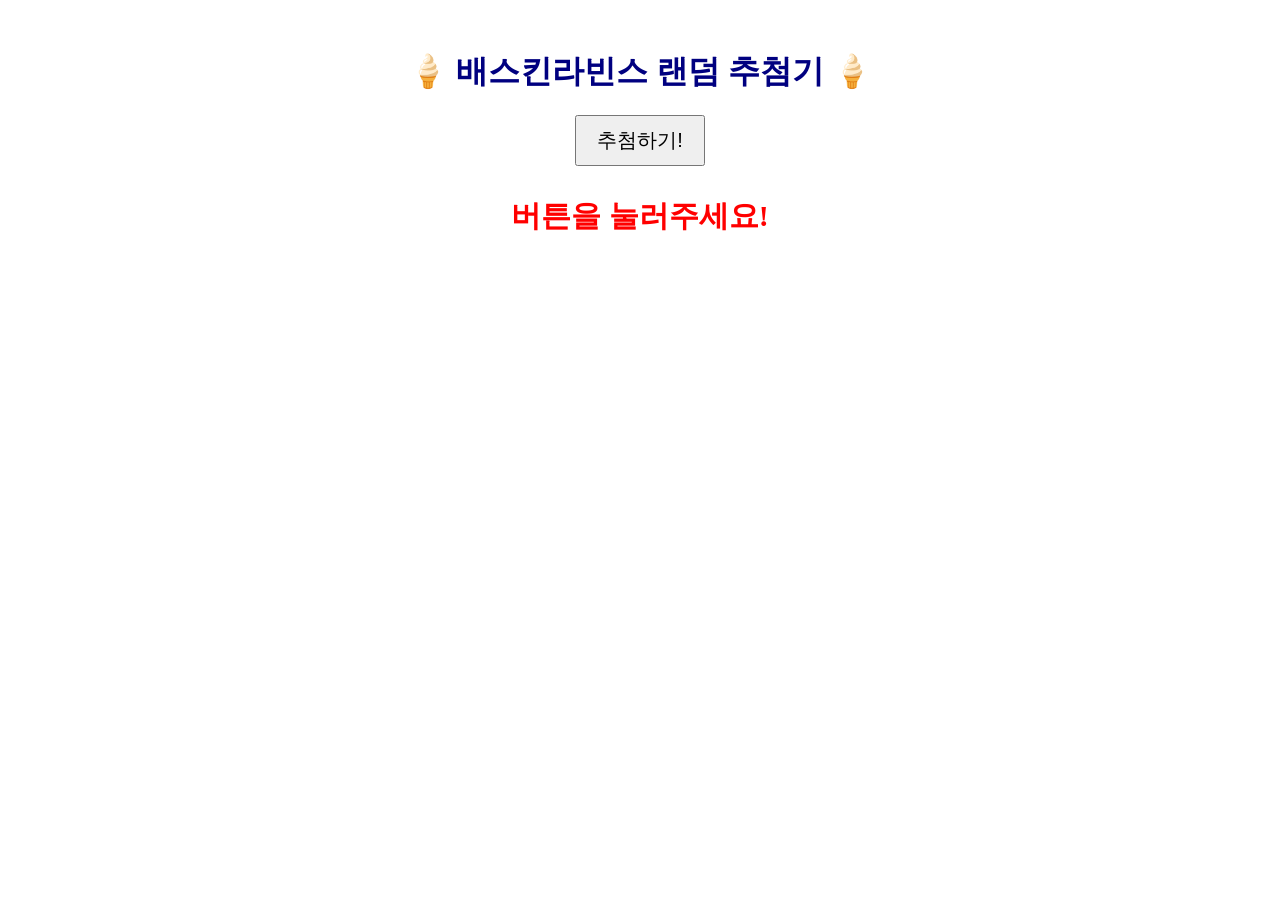
==== index.html @ 516f5f1d "js_study" ====
<!DOCTYPE html>
<html lang="ko">
<head>
<meta charset="UTF-8">
<title>랜덤 추첨기</title>

<style>
    body{
        text-align:center;
        margin-top:50px;
        font-family:맑은 고딕;
    }

    h1{
        color:navy;
    }

    button{
        font-size:20px;
        padding:10px 20px;
        cursor:pointer;
    }

    #result{
        margin-top:30px;
        font-size:30px;
        font-weight:bold;
        color:red;
    }
</style>

<script>
    // 아이스크림 목록
    const stu = [
        "엄마는외계인",
        "아몬드봉봉",
        "민트초콜릿칩",
        "레인보우샤베트",
        "뉴욕치즈케이크",
        "바닐라",
        "체리쥬빌레",
        "자모카아몬드훠지",
        "이상한나라의솜사탕",
        "소금우유",
        "오레오쿠키앤크림",
        "그린티",
        "초콜릿",
        "애플민트",
        "봄날의곰",
        "카페오레크런치",
        "두바이에서온엄마는외계인",
        "아빠는딸바봉",
        "코튼캔디크런치",
        "후르츠어드벤처"
    ];

    // 이전 결과를 저장
    let before = -1;

    function pick(){

        let random;

        // 같은 맛이 연속으로 나오지 않게 하기
        do{
            random = Math.floor(Math.random() * stu.length);
        }while(random == before);

        before = random;

        document.getElementById("result").innerHTML =
        "🍨 오늘의 아이스크림은 <br><br>" +
        stu[random] + " 입니다!";
    }
</script>

</head>

<body>

<h1>🍦 배스킨라빈스 랜덤 추첨기 🍦</h1>

<button onclick="pick()">추첨하기!</button>

<div id="result">
    버튼을 눌러주세요!
</div>

</body>
</html>
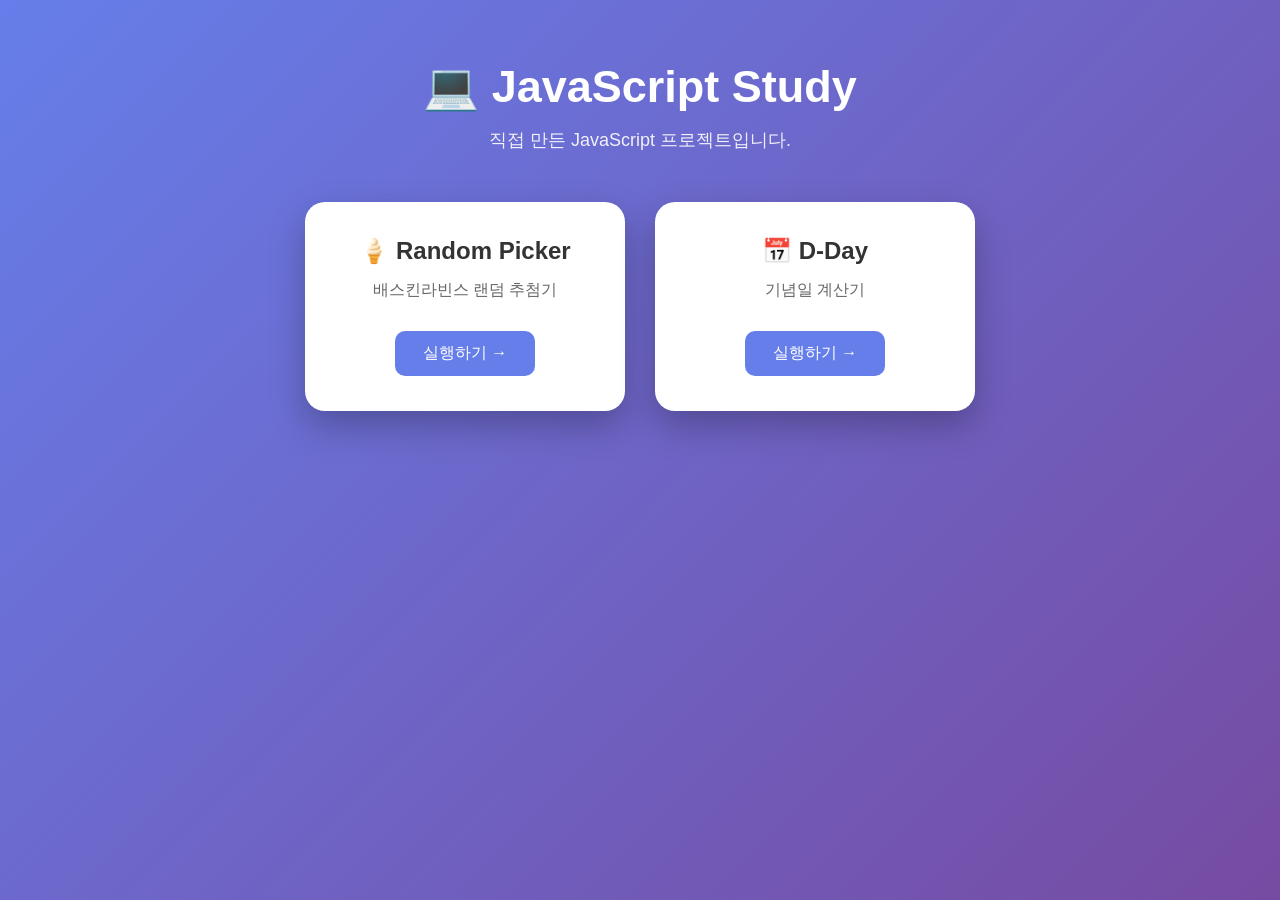
==== commit 8f99709c: "d_day 프로젝트 추가" ====
--- a/index.html
+++ b/index.html
@@ -1,91 +1,48 @@
 <!DOCTYPE html>
 <html lang="ko">
 <head>
-<meta charset="UTF-8">
-<title>랜덤 추첨기</title>
+    <meta charset="UTF-8">
+    <meta name="viewport" content="width=device-width, initial-scale=1.0">
+    <title>JavaScript Study</title>
 
-<style>
-    body{
-        text-align:center;
-        margin-top:50px;
-        font-family:맑은 고딕;
-    }
-
-    h1{
-        color:navy;
-    }
-
-    button{
-        font-size:20px;
-        padding:10px 20px;
-        cursor:pointer;
-    }
-
-    #result{
-        margin-top:30px;
-        font-size:30px;
-        font-weight:bold;
-        color:red;
-    }
-</style>
-
-<script>
-    // 아이스크림 목록
-    const stu = [
-        "엄마는외계인",
-        "아몬드봉봉",
-        "민트초콜릿칩",
-        "레인보우샤베트",
-        "뉴욕치즈케이크",
-        "바닐라",
-        "체리쥬빌레",
-        "자모카아몬드훠지",
-        "이상한나라의솜사탕",
-        "소금우유",
-        "오레오쿠키앤크림",
-        "그린티",
-        "초콜릿",
-        "애플민트",
-        "봄날의곰",
-        "카페오레크런치",
-        "두바이에서온엄마는외계인",
-        "아빠는딸바봉",
-        "코튼캔디크런치",
-        "후르츠어드벤처"
-    ];
-
-    // 이전 결과를 저장
-    let before = -1;
-
-    function pick(){
-
-        let random;
-
-        // 같은 맛이 연속으로 나오지 않게 하기
-        do{
-            random = Math.floor(Math.random() * stu.length);
-        }while(random == before);
-
-        before = random;
-
-        document.getElementById("result").innerHTML =
-        "🍨 오늘의 아이스크림은 <br><br>" +
-        stu[random] + " 입니다!";
-    }
-</script>
-
+    <link rel="stylesheet" href="style.css">
 </head>
 
 <body>
 
-<h1>🍦 배스킨라빈스 랜덤 추첨기 🍦</h1>
+    <h1>💻 JavaScript Study</h1>
 
-<button onclick="pick()">추첨하기!</button>
+    <p class="sub">
+        직접 만든 JavaScript 프로젝트입니다.
+    </p>
 
-<div id="result">
-    버튼을 눌러주세요!
-</div>
+    <div class="container">
+
+        <div class="card">
+            <h2>🍦 Random Picker</h2>
+
+            <p>
+                배스킨라빈스 랜덤 추첨기
+            </p>
+
+            <a href="random-picker/index.html">
+                실행하기 →
+            </a>
+        </div>
+
+        <div class="card">
+            <h2>📅 D-Day</h2>
+
+            <p>
+                기념일 계산기
+            </p>
+
+            <a href="d_day/index.html">
+                실행하기 →
+            </a>
+        </div>
+
+    </div>
 
 </body>
-</html>
-
+</html>
--- a/style.css
+++ b/style.css
@@ -0,0 +1,106 @@
+*{
+    margin:0;
+    padding:0;
+    box-sizing:border-box;
+}
+
+body{
+
+    font-family:"Pretendard","맑은 고딕",sans-serif;
+
+    background:linear-gradient(135deg,#667eea,#764ba2);
+
+    min-height:100vh;
+
+    padding:60px;
+
+    text-align:center;
+}
+
+h1{
+
+    color:white;
+
+    font-size:45px;
+
+    margin-bottom:15px;
+}
+
+.sub{
+
+    color:white;
+
+    opacity:.9;
+
+    margin-bottom:50px;
+
+    font-size:18px;
+}
+
+.container{
+
+    display:flex;
+
+    justify-content:center;
+
+    gap:30px;
+
+    flex-wrap:wrap;
+}
+
+.card{
+
+    width:320px;
+
+    background:white;
+
+    border-radius:20px;
+
+    padding:35px;
+
+    box-shadow:0 15px 35px rgba(0,0,0,.25);
+
+    transition:.3s;
+}
+
+.card:hover{
+
+    transform:translateY(-8px);
+
+}
+
+.card h2{
+
+    margin-bottom:15px;
+
+    color:#333;
+}
+
+.card p{
+
+    color:#666;
+
+    margin-bottom:30px;
+}
+
+.card a{
+
+    display:inline-block;
+
+    text-decoration:none;
+
+    background:#667eea;
+
+    color:white;
+
+    padding:12px 28px;
+
+    border-radius:10px;
+
+    transition:.3s;
+}
+
+.card a:hover{
+
+    background:#4f63d6;
+}
